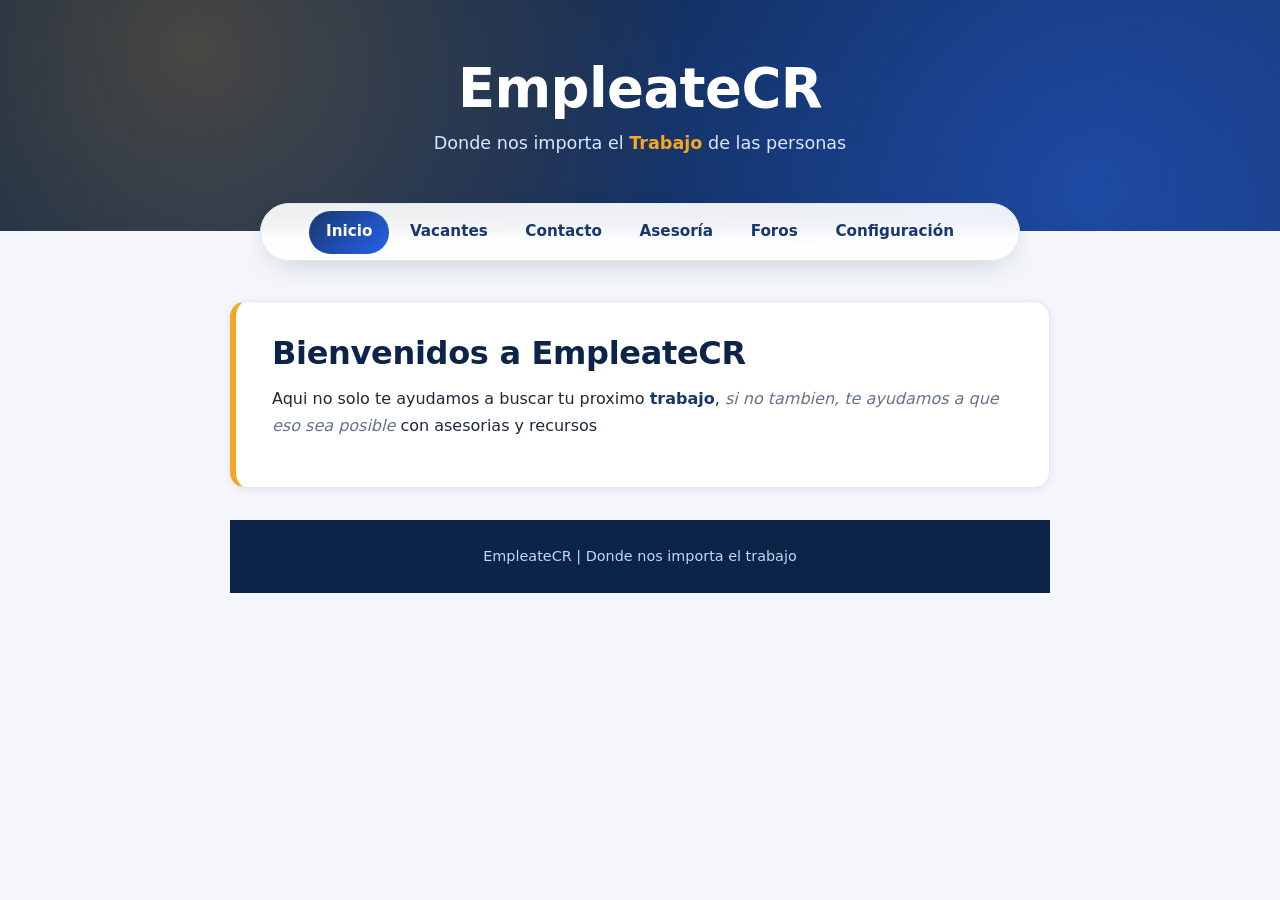
==== index.html @ 08f49dd7 "estructura base y estilos compartidos" ====
<!DOCTYPE html>
<html lang="en">

<head>
    <meta charset="UTF-8">
    <meta name="viewport" content="width=device-width, initial-scale=1.0">
    <link rel=" stylesheet" href="estilos.css">
    <title>Portal De trabajo</title>
</head>

<style>
    
        .pagina {
            display: none;
        }
        .pagina:target {
            display: block;
        }

        #Inicio {
            display: block;
        }

        .pagina:target~#Inicio {
            display: none;
        }
    </style>

<body>
    <header id="Inicio">
        <h1>EmpleateCR</h1>
        <p>Donde nos importa el <strong>Trabajo</strong> de las personas</p>
    </header>
    <nav aria-label="Menu principal">
        <ul>
            <li><a href="#Inicio">Inicio</a></li>
            <li><a href="#Vacantes">Vacantes</a></li>
            <li><a href="#Contacto">Contacto</a></li>
            <li><a href="#Asesoria">Asesoría</a></li>
            <li><a href="#Foros">Foros</a></li>
            <li><a href="#Configuracion">Configuración</a></li>
        </ul>
    </nav>
    <Main>

        <Section class="Bienvenida">
            <h2>Bienvenidos a EmpleateCR</h2>
            <p>Aqui no solo te ayudamos a buscar tu proximo <strong>trabajo</strong>, <em> si no tambien, te ayudamos a
                    que eso sea posible</em>
                con asesorias y recursos</p>

        </Section>

        <section>
            <header id="Vacantes" class="pagina">
                <h2>Vacantes</h2>

                <p>En esta seccion podras encontrar las vacantes disponibles en el momento</p>
                <button onclick="alert('No hay vacantes disponibles en este momento')">Presione Aqui para ver las
                    vacantes</button>
            </header>

        </section>

        <section id="Asesoria" class="pagina">
            <h2>Asesoría</h2>
            <p>En esta sección podrás encontrar información y orientación sobre el proceso de búsqueda de empleo y como
                mejorar tu perfil profesional.</p>
            <nav aria-label="Menu de asesoría">
                <ul>
                    <li><a href="#cv">CV y hoja de vida</a></li>
                    <li><a href="#perfil">Perfil profesional</a></li>
                    <li><a href="#educacion">Educación</a></li>
                </ul>
            </nav>
        </section>
        <section id="cv" class="pagina">
            <h3>Currículum Vitae</h3>
            <p>Demuestra resultados medibles, no solo tareas. En lugar de escribir “Atendía consultas de clientes”, pon
                algo
                como “Resolví más de 40 tickets diarios con un 95% de satisfacción del cliente” o “Redacté 30 artículos
                de
                ayuda que redujeron las consultas repetidas en un 20%”. Los números (tiempo de respuesta, volumen,
                satisfacción, reducción de tickets) muestran que entiendes el impacto de tu trabajo.

                Dos extras que ayudan mucho en este tipo de puestos:

                Resalta tu forma de comunicar: claridad al escribir, empatía y capacidad de explicar cosas técnicas de
                manera sencilla. Si has creado guías, preguntas frecuentes o tutoriales, menciónalo y, si puedes,
                incluye un
                enlace a una muestra.
                Incluye las herramientas que dominas: Zendesk, Freshdesk, Intercom, Help Scout, Notion, etc., más los
                idiomas que hablas.</p>
        </section>
        <section id="perfil" class="pagina ">
            <h3>Perfil Profesional</h3>
            <p>Un perfil profesional es un resumen breve de tu experiencia, habilidades y logros en tu carrera. Es una
                sección que se encuentra al inicio de tu currículum vitae y tiene como objetivo captar la atención del
                reclutador y motivarlo a seguir leyendo tu CV.

                Un buen perfil profesional debe ser conciso, claro y estar enfocado en tus fortalezas y logros más
                relevantes. Debe destacar tus habilidades y competencias clave, así como tus objetivos profesionales a
                corto y largo plazo.

                En general, un perfil profesional bien redactado puede ayudarte a diferenciarte de otros candidatos y
                aumentar tus posibilidades de conseguir una entrevista de trabajo.</p>
        </section>
        <section id="educacion" class="pagina">
            <h3>Educación</h3>
            <p>La educación es un proceso de aprendizaje que permite adquirir conocimientos, habilidades, valores y
                competencias necesarias para el desarrollo personal y profesional. La educación puede ser formal o
                informal, y puede llevarse a cabo en diferentes entornos, como escuelas, universidades, empresas o en el
                hogar.

                La educación formal se refiere a la enseñanza estructurada que se imparte en instituciones educativas,
                mientras que la educación informal se refiere al aprendizaje que se produce fuera del ámbito académico,
                como la experiencia laboral, la lectura, la observación y la interacción social.

                La educación es fundamental para el desarrollo de una sociedad y para el progreso individual. Permite a
                las personas adquirir habilidades y conocimientos que les permiten mejorar su calidad de vida, acceder a
                mejores oportunidades laborales y contribuir al bienestar de su comunidad.</p>
        </section>

        <section id="Contacto" class="pagina">
            <h2>Formulario de Contacto</h2>

            <p>Si desea aplicar a alguna vacante, por favor complete el siguiente formulario: </p>

            <form action="#" method="POST">
                <label for="nombre">Nombre completo</label>
                <input type="text" id="nombre" name="nombre" placeholder="Digite su nombre" required><br>



                <label for="correo">Correo </label>
                <input type="email" id="correo" name="correo" placeholder="correo@ejemplo.com" required><br>

                <label for="edad">digite su edad </label>
                <input type="number" id="edad" name="edad" oninput="validarEdad()" required><br>

                <p id="resultado"></p>

                <script>
                    function validarEdad() {
                        var edad = document.getElementById("edad").value;
                        if (edad >= 18) {
                            document.getElementById("resultado").innerHTML = "Puedes aplicar a las vacantes";
                        } else {
                            document.getElementById("resultado").innerHTML = "No puedes aplicar a las vacantes, debes ser mayor de edad";
                        }
                    }

                </script>

                <label for="telefono">Numero de telefono</label>
                <input type="text" id="telefono" name="telefono" required><br>

                <label for="carrera">Carrera</label>
                <input type="text" id="carrera" name="carrera"><br>

                <label for="nivel">Interés en puestos en empresas publicas</label>
                <input type="range" id="nivel" name="nivel" min="1" max="10" required><br>

                <label for="mensaje">Ingrese una breve descripcion de usted y de su experiencia </label>
                <textarea id="mensaje" name="mensaje" rows="5" placeholder="Escriba su mensaje"></textarea><br>

                <button onclick="alert('Formulario enviado exitosamente!')">Presione Aqui para enviar
                    informacion</button>

            </form>
        </section>

        <section id="Foros" class="pagina">
            <h2>Foros</h2>
            <p>En esta sección podrás encontrar foros de discusión sobre temas relacionados con el mercado laboral.</p>
        </section>

        <footer>
            <p> EmpleateCR | Donde nos importa el trabajo </p>
        </footer>

</body>

</html>
---- estilos.css ----
/* ==========================================================
   EmpleateCR - Estilos
   ========================================================== */

:root {
    --azul-900: #0b2447;
    --azul-700: #19376d;
    --azul-500: #2563eb;
    --azul-100: #e8efff;
    --dorado: #f5a623;
    --dorado-oscuro: #d98c0a;
    --fondo: #f4f6fb;
    --tarjeta: #ffffff;
    --texto: #1e293b;
    --texto-suave: #64748b;
    --borde: #e2e8f0;
    --radio: 16px;
    --sombra: 0 10px 30px -12px rgba(11, 36, 71, .25);
    --sombra-suave: 0 2px 8px rgba(11, 36, 71, .08);
}

/* ---------- Base ---------- */
*,
*::before,
*::after {
    box-sizing: border-box;
}

html {
    scroll-behavior: smooth;
    scroll-padding-top: 90px;
}

body {
    margin: 0;
    min-height: 100vh;
    display: flex;
    flex-direction: column;
    font-family: "Inter", "Segoe UI", system-ui, -apple-system, Roboto, Arial, sans-serif;
    font-size: 1rem;
    line-height: 1.7;
    color: var(--texto);
    background: var(--fondo);
}

h1,
h2,
h3 {
    line-height: 1.2;
    color: var(--azul-900);
    letter-spacing: -.01em;
}

h2 {
    font-size: 1.8rem;
    margin: 0 0 .75rem;
}

h3 {
    font-size: 1.35rem;
    margin: 0 0 .75rem;
}

p {
    margin: 0 0 1rem;
}

strong {
    color: var(--azul-700);
}

a {
    color: var(--azul-500);
    text-decoration: none;
}

a:hover {
    text-decoration: underline;
}

:focus-visible {
    outline: 3px solid var(--dorado);
    outline-offset: 3px;
    border-radius: 6px;
}

/* ---------- Encabezado ---------- */
body > header {
    position: relative;
    padding: 3.5rem 1.5rem 4.5rem;
    text-align: center;
    color: #fff;
    background:
        radial-gradient(circle at 15% 20%, rgba(245, 166, 35, .25), transparent 45%),
        radial-gradient(circle at 85% 80%, rgba(37, 99, 235, .45), transparent 50%),
        linear-gradient(135deg, var(--azul-900), var(--azul-700));
}

body > header h1 {
    margin: 0 0 .5rem;
    font-size: clamp(2.2rem, 6vw, 3.4rem);
    font-weight: 800;
    color: #fff;
}

body > header p {
    margin: 0;
    font-size: 1.1rem;
    color: #dbe6ff;
}

body > header strong {
    color: var(--dorado);
}

/* ---------- Menú principal ---------- */
body > nav {
    position: sticky;
    top: 12px;
    z-index: 50;
    width: min(94%, 760px);
    margin: -28px auto 0;
    padding: .4rem;
    background: rgba(255, 255, 255, .92);
    backdrop-filter: blur(10px);
    border: 1px solid var(--borde);
    border-radius: 999px;
    box-shadow: var(--sombra);
}

nav ul {
    list-style: none;
    margin: 0;
    padding: 0;
    display: flex;
    flex-wrap: wrap;
    justify-content: center;
    gap: .25rem;
}

body > nav a {
    display: block;
    padding: .55rem 1.05rem;
    border-radius: 999px;
    font-size: .95rem;
    font-weight: 600;
    color: var(--azul-700);
    transition: background .2s, color .2s, transform .2s;
}

body > nav a:hover {
    background: var(--azul-100);
    text-decoration: none;
    transform: translateY(-1px);
}

/* Enlace activo del menú (según la sección visible) */
body:not(:has(.pagina:target)) > nav a[href="#Inicio"],
body:has(#Vacantes:target) > nav a[href="#Vacantes"],
body:has(#Contacto:target) > nav a[href="#Contacto"],
body:has(#Asesoria:target) > nav a[href="#Asesoria"],
body:has(#cv:target) > nav a[href="#Asesoria"],
body:has(#perfil:target) > nav a[href="#Asesoria"],
body:has(#educacion:target) > nav a[href="#Asesoria"],
body:has(#Foros:target) > nav a[href="#Foros"],
body:has(#Configuracion:target) > nav a[href="#Configuracion"] {
    background: linear-gradient(135deg, var(--azul-700), var(--azul-500));
    color: #fff;
}

/* ---------- Contenido ---------- */
main {
    flex: 1;
    width: min(92%, 820px);
    margin: 2.5rem auto 3rem;
}

/* Tarjetas: bienvenida y secciones */
.Bienvenida,
.pagina {
    background: var(--tarjeta);
    border: 1px solid var(--borde);
    border-radius: var(--radio);
    padding: 2rem 2.25rem;
    box-shadow: var(--sombra-suave);
}

.Bienvenida {
    border-left: 6px solid var(--dorado);
}

.Bienvenida h2 {
    font-size: 2rem;
}

/* Cuando se abre otra sección, se oculta la bienvenida */
main:has(.pagina:target) .Bienvenida {
    display: none;
}

/* Animación al mostrar una sección */
.pagina:target,
.Bienvenida {
    animation: aparecer .45s ease both;
}

@keyframes aparecer {
    from {
        opacity: 0;
        transform: translateY(14px);
    }

    to {
        opacity: 1;
        transform: none;
    }
}

/* Texto con énfasis */
em {
    color: var(--texto-suave);
}

/* ---------- Submenú de Asesoría ---------- */
.pagina nav {
    margin-top: 1.5rem;
}

.pagina nav ul {
    justify-content: flex-start;
    gap: .75rem;
}

.pagina nav a {
    display: inline-block;
    padding: .65rem 1.2rem;
    background: var(--azul-100);
    color: var(--azul-700);
    font-weight: 600;
    border-radius: 12px;
    border: 1px solid transparent;
    transition: all .2s;
}

.pagina nav a:hover {
    background: var(--azul-700);
    color: #fff;
    text-decoration: none;
    transform: translateY(-2px);
    box-shadow: var(--sombra-suave);
}

/* ---------- Botones ---------- */
button {
    cursor: pointer;
    font: inherit;
    font-weight: 700;
    padding: .8rem 1.6rem;
    border: none;
    border-radius: 12px;
    color: #fff;
    background: linear-gradient(135deg, var(--azul-700), var(--azul-500));
    box-shadow: 0 6px 16px -6px rgba(37, 99, 235, .6);
    transition: transform .2s, box-shadow .2s, filter .2s;
}

button:hover {
    transform: translateY(-2px);
    box-shadow: 0 10px 20px -8px rgba(37, 99, 235, .7);
    filter: brightness(1.05);
}

button:active {
    transform: translateY(0);
}

/* ---------- Formulario ---------- */
form {
    margin-top: 1.25rem;
}

label {
    display: block;
    margin: 1.1rem 0 .35rem;
    font-weight: 600;
    font-size: .95rem;
    color: var(--azul-900);
}

input[type="text"],
input[type="email"],
input[type="number"],
textarea {
    width: 100%;
    padding: .8rem 1rem;
    font: inherit;
    color: var(--texto);
    background: #f8fafc;
    border: 1.5px solid var(--borde);
    border-radius: 12px;
    transition: border-color .2s, box-shadow .2s, background .2s;
}

input::placeholder,
textarea::placeholder {
    color: #94a3b8;
}

input:focus,
textarea:focus {
    outline: none;
    background: #fff;
    border-color: var(--azul-500);
    box-shadow: 0 0 0 4px rgba(37, 99, 235, .15);
}

textarea {
    resize: vertical;
    min-height: 120px;
}

input[type="range"] {
    width: 100%;
    accent-color: var(--azul-500);
}

/* Mensaje de validación de edad */
#resultado {
    margin: .6rem 0 0;
    padding: .6rem .9rem;
    border-radius: 10px;
    font-weight: 600;
    font-size: .92rem;
    background: var(--azul-100);
    color: var(--azul-700);
}

#resultado:empty {
    display: none;
}

form button {
    margin-top: 1.5rem;
    width: 100%;
}

form br {
    display: none;
}

/* ---------- Listas dentro del contenido ---------- */
.pagina ul:not(nav ul) {
    padding-left: 1.3rem;
}

.pagina li {
    margin-bottom: .5rem;
}

/* ---------- Pie de página ---------- */
footer {
    margin-top: 2rem;
    padding: 1.5rem;
    text-align: center;
    font-size: .9rem;
    color: #c7d6f5;
    background: var(--azul-900);
}

footer p {
    margin: 0;
}

/* ---------- Responsive ---------- */
@media (max-width: 600px) {
    body > nav {
        border-radius: 20px;
    }

    body > nav a {
        padding: .5rem .8rem;
        font-size: .88rem;
    }

    .Bienvenida,
    .pagina {
        padding: 1.4rem 1.25rem;
    }

    h2 {
        font-size: 1.5rem;
    }
}

@media (prefers-reduced-motion: reduce) {
    * {
        animation: none !important;
        transition: none !important;
        scroll-behavior: auto !important;
    }
}
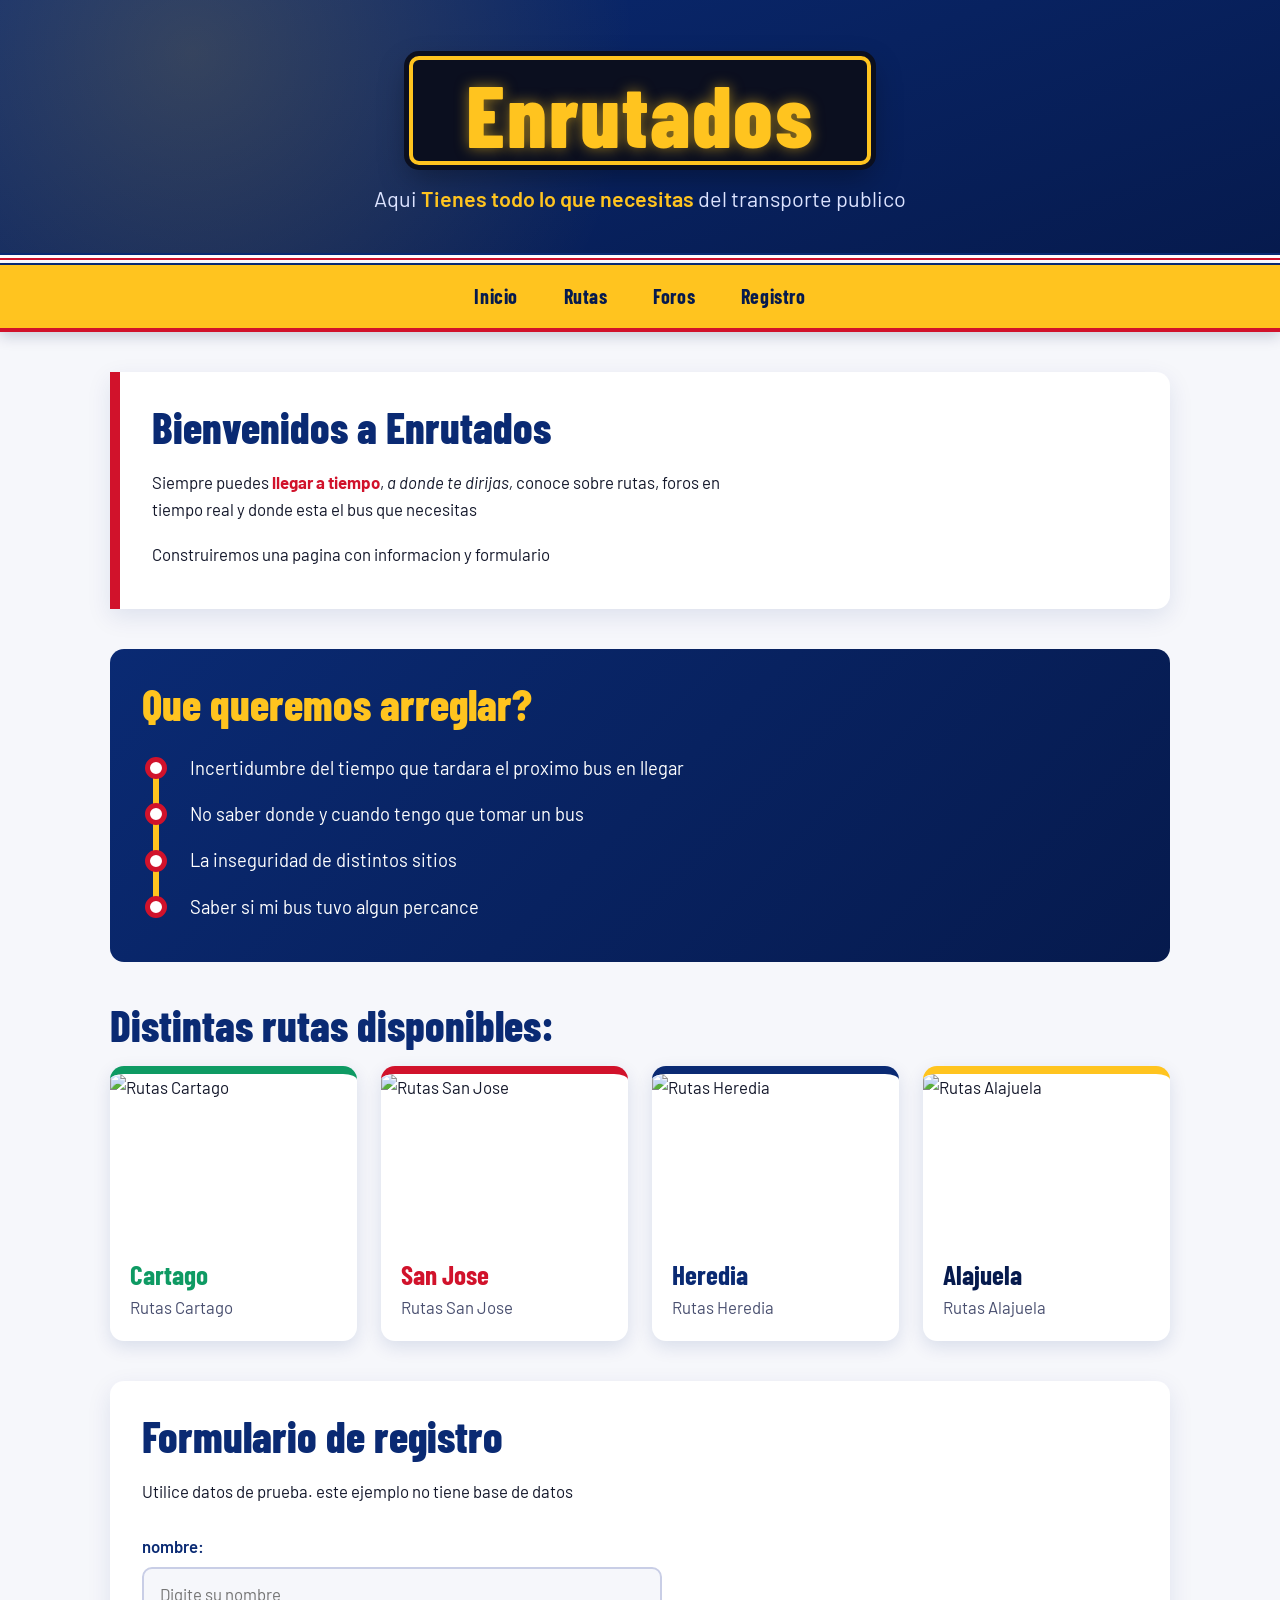
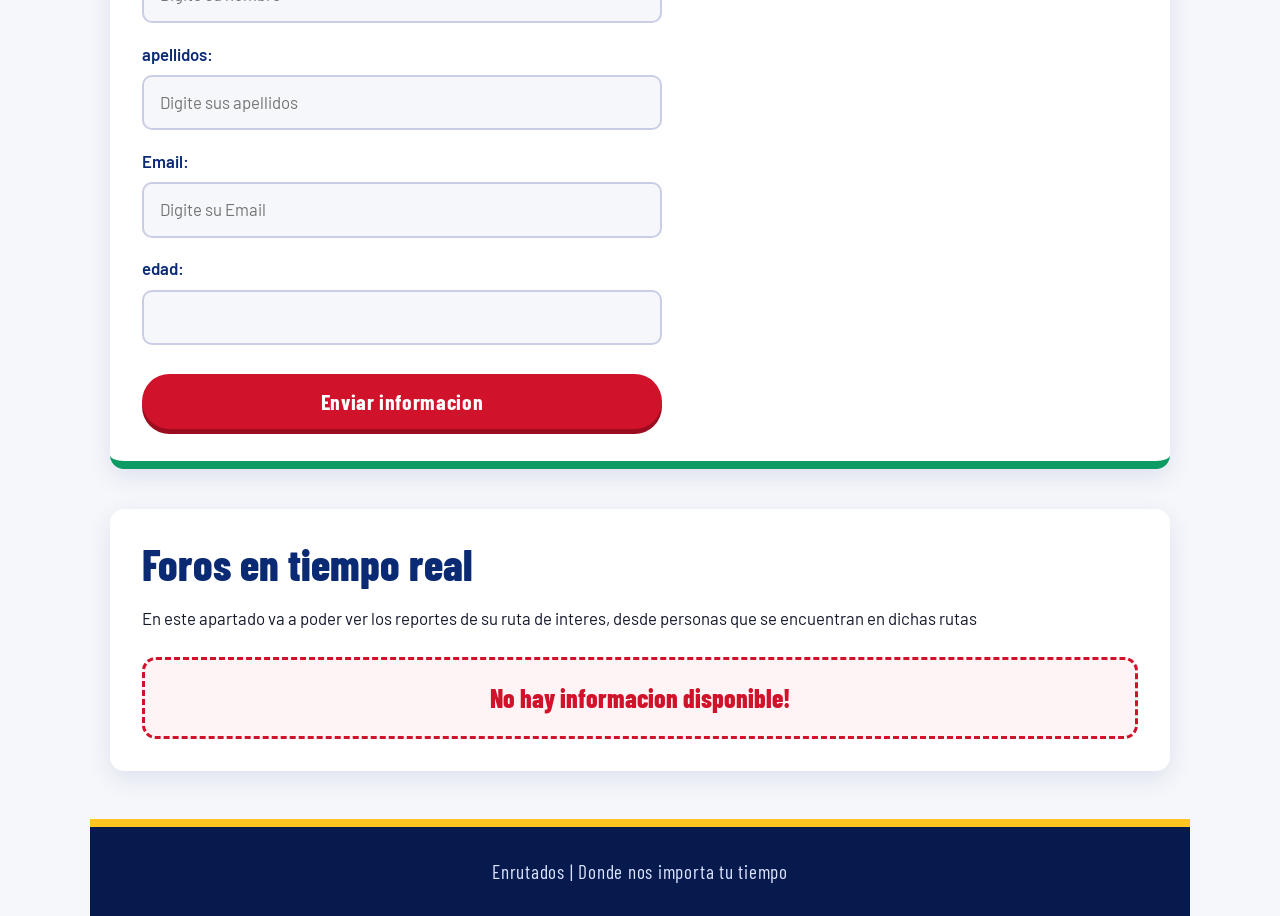
==== commit a9a8baf5: "feat: estructura base y estilos compartidos" ====
--- a/index.html
+++ b/index.html
@@ -1,184 +1,107 @@
 <!DOCTYPE html>
-<html lang="en">
-
+<html lang="Eng">
+    
 <head>
     <meta charset="UTF-8">
     <meta name="viewport" content="width=device-width, initial-scale=1.0">
-    <link rel=" stylesheet" href="estilos.css">
-    <title>Portal De trabajo</title>
+    <title>Enrutados, lugar donde nos importa tu tiempo</title>
+    <link rel=" stylesheet" href="CSS/Colores.css">
 </head>
 
-<style>
-    
-        .pagina {
-            display: none;
-        }
-        .pagina:target {
-            display: block;
-        }
-
-        #Inicio {
-            display: block;
-        }
-
-        .pagina:target~#Inicio {
-            display: none;
-        }
-    </style>
-
 <body>
-    <header id="Inicio">
-        <h1>EmpleateCR</h1>
-        <p>Donde nos importa el <strong>Trabajo</strong> de las personas</p>
+  <header id="Inicio">
+        <h1>Enrutados</h1>
+        <p>Aqui<strong> Tienes todo lo que necesitas </strong>del transporte publico</p>
     </header>
     <nav aria-label="Menu principal">
         <ul>
             <li><a href="#Inicio">Inicio</a></li>
-            <li><a href="#Vacantes">Vacantes</a></li>
-            <li><a href="#Contacto">Contacto</a></li>
-            <li><a href="#Asesoria">Asesoría</a></li>
+            <li><a href="#Rutas">Rutas</a></li>
             <li><a href="#Foros">Foros</a></li>
-            <li><a href="#Configuracion">Configuración</a></li>
+            <li><a href="#Registro">Registro</a></li>
         </ul>
     </nav>
+ 
     <Main>
 
         <Section class="Bienvenida">
-            <h2>Bienvenidos a EmpleateCR</h2>
-            <p>Aqui no solo te ayudamos a buscar tu proximo <strong>trabajo</strong>, <em> si no tambien, te ayudamos a
-                    que eso sea posible</em>
-                con asesorias y recursos</p>
+            <h2>Bienvenidos a Enrutados</h2>
+            <p>Siempre puedes <strong>llegar a tiempo</strong>, <em>a donde te dirijas, </em>
+                conoce sobre rutas, foros en tiempo real y donde esta el bus que necesitas</p>
 
+            <P>Construiremos una pagina con informacion y formulario</P>
         </Section>
 
-        <section>
-            <header id="Vacantes" class="pagina">
-                <h2>Vacantes</h2>
-
-                <p>En esta seccion podras encontrar las vacantes disponibles en el momento</p>
-                <button onclick="alert('No hay vacantes disponibles en este momento')">Presione Aqui para ver las
-                    vacantes</button>
-            </header>
-
+        <section class="Aprendizaje">
+            <h2>Que queremos arreglar?</h2>
+            <oi>
+                <li>Incertidumbre del tiempo que tardara el proximo bus en llegar </li>
+                <li>No saber donde y cuando tengo que tomar un bus</li>
+                <li>La inseguridad de distintos sitios </li>
+                <li>Saber si mi bus tuvo algun percance </li>
+            </oi>
         </section>
 
-        <section id="Asesoria" class="pagina">
-            <h2>Asesoría</h2>
-            <p>En esta sección podrás encontrar información y orientación sobre el proceso de búsqueda de empleo y como
-                mejorar tu perfil profesional.</p>
-            <nav aria-label="Menu de asesoría">
-                <ul>
-                    <li><a href="#cv">CV y hoja de vida</a></li>
-                    <li><a href="#perfil">Perfil profesional</a></li>
-                    <li><a href="#educacion">Educación</a></li>
-                </ul>
-            </nav>
-        </section>
-        <section id="cv" class="pagina">
-            <h3>Currículum Vitae</h3>
-            <p>Demuestra resultados medibles, no solo tareas. En lugar de escribir “Atendía consultas de clientes”, pon
-                algo
-                como “Resolví más de 40 tickets diarios con un 95% de satisfacción del cliente” o “Redacté 30 artículos
-                de
-                ayuda que redujeron las consultas repetidas en un 20%”. Los números (tiempo de respuesta, volumen,
-                satisfacción, reducción de tickets) muestran que entiendes el impacto de tu trabajo.
-
-                Dos extras que ayudan mucho en este tipo de puestos:
-
-                Resalta tu forma de comunicar: claridad al escribir, empatía y capacidad de explicar cosas técnicas de
-                manera sencilla. Si has creado guías, preguntas frecuentes o tutoriales, menciónalo y, si puedes,
-                incluye un
-                enlace a una muestra.
-                Incluye las herramientas que dominas: Zendesk, Freshdesk, Intercom, Help Scout, Notion, etc., más los
-                idiomas que hablas.</p>
-        </section>
-        <section id="perfil" class="pagina ">
-            <h3>Perfil Profesional</h3>
-            <p>Un perfil profesional es un resumen breve de tu experiencia, habilidades y logros en tu carrera. Es una
-                sección que se encuentra al inicio de tu currículum vitae y tiene como objetivo captar la atención del
-                reclutador y motivarlo a seguir leyendo tu CV.
-
-                Un buen perfil profesional debe ser conciso, claro y estar enfocado en tus fortalezas y logros más
-                relevantes. Debe destacar tus habilidades y competencias clave, así como tus objetivos profesionales a
-                corto y largo plazo.
-
-                En general, un perfil profesional bien redactado puede ayudarte a diferenciarte de otros candidatos y
-                aumentar tus posibilidades de conseguir una entrevista de trabajo.</p>
-        </section>
-        <section id="educacion" class="pagina">
-            <h3>Educación</h3>
-            <p>La educación es un proceso de aprendizaje que permite adquirir conocimientos, habilidades, valores y
-                competencias necesarias para el desarrollo personal y profesional. La educación puede ser formal o
-                informal, y puede llevarse a cabo en diferentes entornos, como escuelas, universidades, empresas o en el
-                hogar.
-
-                La educación formal se refiere a la enseñanza estructurada que se imparte en instituciones educativas,
-                mientras que la educación informal se refiere al aprendizaje que se produce fuera del ámbito académico,
-                como la experiencia laboral, la lectura, la observación y la interacción social.
-
-                La educación es fundamental para el desarrollo de una sociedad y para el progreso individual. Permite a
-                las personas adquirir habilidades y conocimientos que les permiten mejorar su calidad de vida, acceder a
-                mejores oportunidades laborales y contribuir al bienestar de su comunidad.</p>
+        <section id="Rutas">
+            <h2>Distintas rutas disponibles: </h2>
+            <div class="Contenedor-tarjetas">
+                <article class="Tarjeta">
+                    <img src="imagenes/Cartago.webp" alt="Rutas Cartago">
+                    <h3>Cartago</h3>
+                    <p>Rutas Cartago</p>
+                </article>
+                 <article class="Tarjeta">
+                    <img src="imagenes/San jose.jfif" alt="Rutas San Jose">
+                    <h3>San Jose</h3>
+                    <p>Rutas San Jose</p>
+                </article>
+                 <article class="Tarjeta">
+                    <img src="imagenes/Heredia.webp" alt="Rutas Heredia">
+                    <h3>Heredia</h3>
+                    <p>Rutas Heredia</p>
+                </article>
+                 <article class="Tarjeta">
+                    <img src="imagenes/Alajuela.jfif" alt="Rutas Alajuela">
+                    <h3>Alajuela</h3>
+                    <p>Rutas Alajuela</p>
+                </article>
+            </div>    
         </section>
 
-        <section id="Contacto" class="pagina">
-            <h2>Formulario de Contacto</h2>
+        <section id="Registro">
+            <h2>Formulario de registro</h2>
+            <p> Utilice datos de prueba. este ejemplo no tiene base de datos</p>
+            <form action="#" method="POST">
+                <label form="nombre">nombre: </label>
+                <input type="text" id="nombre" name="nombre" placeholder="Digite su nombre" required>
 
-            <p>Si desea aplicar a alguna vacante, por favor complete el siguiente formulario: </p>
+                <label form="apellidos">apellidos: </label>
+                <input type="text" id="apellidos" name="apellidos" placeholder="Digite sus apellidos" required>
 
-            <form action="#" method="POST">
-                <label for="nombre">Nombre completo</label>
-                <input type="text" id="nombre" name="nombre" placeholder="Digite su nombre" required><br>
+                <label form="Email">Email: </label>
+                <input type="email" id="Email" name="Email" placeholder="Digite su Email" required>
+
+                <label form="edad">edad: </label>
+                <input type="number" id="edad" name="edad" min="15" max="100" required>
+
+                <button type="guardar">Enviar informacion</button>
+            </form>
+       </section>
+
+       <section id="Foros">
+            <h2>Foros en tiempo real</h2>
+            <p> En este apartado va a poder ver los reportes de su ruta de interes, desde personas que se encuentran en dichas rutas</p>
+            <h2>No hay informacion disponible!</h2>
+       </section>
 
 
 
-                <label for="correo">Correo </label>
-                <input type="email" id="correo" name="correo" placeholder="correo@ejemplo.com" required><br>
 
-                <label for="edad">digite su edad </label>
-                <input type="number" id="edad" name="edad" oninput="validarEdad()" required><br>
+       <footer>
+         <p>Enrutados | Donde nos importa tu tiempo</p>    
+       </footer>
 
-                <p id="resultado"></p>
-
-                <script>
-                    function validarEdad() {
-                        var edad = document.getElementById("edad").value;
-                        if (edad >= 18) {
-                            document.getElementById("resultado").innerHTML = "Puedes aplicar a las vacantes";
-                        } else {
-                            document.getElementById("resultado").innerHTML = "No puedes aplicar a las vacantes, debes ser mayor de edad";
-                        }
-                    }
-
-                </script>
-
-                <label for="telefono">Numero de telefono</label>
-                <input type="text" id="telefono" name="telefono" required><br>
-
-                <label for="carrera">Carrera</label>
-                <input type="text" id="carrera" name="carrera"><br>
-
-                <label for="nivel">Interés en puestos en empresas publicas</label>
-                <input type="range" id="nivel" name="nivel" min="1" max="10" required><br>
-
-                <label for="mensaje">Ingrese una breve descripcion de usted y de su experiencia </label>
-                <textarea id="mensaje" name="mensaje" rows="5" placeholder="Escriba su mensaje"></textarea><br>
-
-                <button onclick="alert('Formulario enviado exitosamente!')">Presione Aqui para enviar
-                    informacion</button>
-
-            </form>
-        </section>
-
-        <section id="Foros" class="pagina">
-            <h2>Foros</h2>
-            <p>En esta sección podrás encontrar foros de discusión sobre temas relacionados con el mercado laboral.</p>
-        </section>
-
-        <footer>
-            <p> EmpleateCR | Donde nos importa el trabajo </p>
-        </footer>
-
+    </Main>
 </body>
 
 </html>
--- a/CSS/Colores.css
+++ b/CSS/Colores.css
@@ -0,0 +1,420 @@
+/* ==========================================================
+   ENRUTADOS – Estilos
+   Paleta inspirada en el transporte público de Costa Rica:
+   rojo de bus urbano, azul de la bandera, amarillo de parada
+   y señalización, verde tropical (tren / ruta Cartago).
+   ========================================================== */
+
+@import url("https://fonts.googleapis.com/css2?family=Barlow:wght@400;500;600&family=Barlow+Condensed:wght@600;700;800&display=swap");
+
+:root {
+  --rojo-bus: #d1122b;
+  --rojo-oscuro: #9c0c20;
+  --azul-bandera: #0a2a73;
+  --azul-noche: #061a4d;
+  --amarillo-parada: #ffc41f;
+  --verde-tren: #0e9a63;
+  --papel: #f6f7fb;
+  --blanco: #ffffff;
+  --tinta: #14182b;
+  --tinta-suave: #4a5070;
+
+  --fuente-titulo: "Barlow Condensed", "Arial Narrow", Impact, sans-serif;
+  --fuente-texto: "Barlow", "Segoe UI", Arial, sans-serif;
+
+  --radio: 14px;
+  --ancho: 1100px;
+}
+
+*,
+*::before,
+*::after {
+  box-sizing: border-box;
+}
+
+html {
+  scroll-behavior: smooth;
+  scroll-padding-top: 70px;
+}
+
+body {
+  margin: 0;
+  font-family: var(--fuente-texto);
+  font-size: 1.05rem;
+  line-height: 1.65;
+  color: var(--tinta);
+  background: var(--papel);
+}
+
+/* ---------- Encabezado: letrero de destino de bus ---------- */
+header {
+  position: relative;
+  padding: 3.5rem 1.5rem 3rem;
+  text-align: center;
+  color: var(--blanco);
+  background:
+    radial-gradient(circle at 15% 20%, rgba(255, 196, 31, 0.18), transparent 40%),
+    linear-gradient(160deg, var(--azul-bandera), var(--azul-noche));
+}
+
+/* franja de la bandera: azul – blanco – rojo – blanco – azul */
+header::after {
+  content: "";
+  position: absolute;
+  left: 0;
+  right: 0;
+  bottom: 0;
+  height: 12px;
+  background: linear-gradient(
+    to bottom,
+    var(--azul-bandera) 0 20%,
+    var(--blanco) 20% 40%,
+    var(--rojo-bus) 40% 60%,
+    var(--blanco) 60% 80%,
+    var(--azul-bandera) 80% 100%
+  );
+}
+
+header h1 {
+  display: inline-block;
+  margin: 0 0 1rem;
+  padding: 0.1em 0.6em 0.05em;
+  font-family: var(--fuente-titulo);
+  font-weight: 800;
+  font-size: clamp(2.8rem, 9vw, 5.5rem);
+  line-height: 1;
+  letter-spacing: 0.02em;
+  color: var(--amarillo-parada);
+  background: #0b0f1f;
+  border: 4px solid var(--amarillo-parada);
+  border-radius: 10px;
+  box-shadow: 0 0 0 5px #0b0f1f, 0 12px 30px rgba(0, 0, 0, 0.35);
+  text-shadow: 0 0 14px rgba(255, 196, 31, 0.55);
+}
+
+header p {
+  margin: 0;
+  font-size: clamp(1.05rem, 2.6vw, 1.35rem);
+  color: #dce3ff;
+}
+
+header p strong {
+  color: var(--amarillo-parada);
+  font-weight: 600;
+}
+
+/* ---------- Navegación ---------- */
+nav {
+  position: sticky;
+  top: 0;
+  z-index: 100;
+  background: var(--amarillo-parada);
+  border-bottom: 4px solid var(--rojo-bus);
+  box-shadow: 0 4px 14px rgba(6, 26, 77, 0.2);
+}
+
+nav ul {
+  display: flex;
+  flex-wrap: wrap;
+  justify-content: center;
+  gap: 0.25rem;
+  max-width: var(--ancho);
+  margin: 0 auto;
+  padding: 0.4rem 1rem;
+  list-style: none;
+}
+
+nav a {
+  display: block;
+  padding: 0.55rem 1.3rem;
+  font-family: var(--fuente-titulo);
+  font-weight: 700;
+  font-size: 1.25rem;
+  letter-spacing: 0.03em;
+  color: var(--azul-noche);
+  text-decoration: none;
+  border-radius: 999px;
+  transition: background 0.2s, color 0.2s;
+}
+
+nav a:hover,
+nav a:focus-visible {
+  background: var(--rojo-bus);
+  color: var(--blanco);
+  outline: none;
+}
+
+/* ---------- Contenido principal ---------- */
+main {
+  max-width: var(--ancho);
+  margin: 0 auto;
+  padding: 2.5rem 1.25rem 0;
+}
+
+main > section {
+  margin-bottom: 2.5rem;
+}
+
+h2,
+h3 {
+  font-family: var(--fuente-titulo);
+  color: var(--azul-bandera);
+  line-height: 1.1;
+}
+
+h2 {
+  margin: 0 0 1rem;
+  font-size: clamp(1.9rem, 4.5vw, 2.7rem);
+  font-weight: 800;
+}
+
+h3 {
+  margin: 0;
+  font-size: 1.7rem;
+  font-weight: 700;
+}
+
+strong {
+  color: var(--rojo-bus);
+}
+
+/* ---------- Bienvenida ---------- */
+.Bienvenida {
+  padding: 2rem 2rem 1.5rem;
+  background: var(--blanco);
+  border-left: 10px solid var(--rojo-bus);
+  border-radius: 0 var(--radio) var(--radio) 0;
+  box-shadow: 0 8px 24px rgba(10, 42, 115, 0.1);
+}
+
+.Bienvenida p {
+  max-width: 68ch;
+}
+
+/* ---------- Aprendizaje: lista como línea de ruta con paradas ---------- */
+.Aprendizaje {
+  padding: 2rem;
+  color: var(--blanco);
+  background: linear-gradient(135deg, var(--azul-bandera), var(--azul-noche));
+  border-radius: var(--radio);
+}
+
+.Aprendizaje h2 {
+  color: var(--amarillo-parada);
+}
+
+.Aprendizaje ol,
+.Aprendizaje oi {
+  display: block;
+  position: relative;
+  margin: 0;
+  padding: 0;
+  list-style: none;
+}
+
+/* línea vertical de la ruta */
+.Aprendizaje ol::before,
+.Aprendizaje oi::before {
+  content: "";
+  position: absolute;
+  top: 0.9rem;
+  bottom: 0.9rem;
+  left: 11px;
+  width: 6px;
+  background: var(--amarillo-parada);
+  border-radius: 3px;
+}
+
+.Aprendizaje li {
+  position: relative;
+  padding: 0.5rem 0 0.5rem 3rem;
+  font-size: 1.15rem;
+}
+
+/* parada */
+.Aprendizaje li::before {
+  content: "";
+  position: absolute;
+  top: 50%;
+  left: 3px;
+  width: 22px;
+  height: 22px;
+  transform: translateY(-50%);
+  background: var(--blanco);
+  border: 5px solid var(--rojo-bus);
+  border-radius: 50%;
+}
+
+/* ---------- Tarjetas de rutas ---------- */
+.Contenedor-tarjetas {
+  display: grid;
+  grid-template-columns: repeat(auto-fit, minmax(230px, 1fr));
+  gap: 1.5rem;
+}
+
+.Tarjeta {
+  --color-ruta: var(--rojo-bus);
+  overflow: hidden;
+  background: var(--blanco);
+  border-top: 8px solid var(--color-ruta);
+  border-radius: var(--radio);
+  box-shadow: 0 6px 18px rgba(10, 42, 115, 0.12);
+  transition: transform 0.2s, box-shadow 0.2s;
+}
+
+.Tarjeta:nth-child(1) { --color-ruta: var(--verde-tren); }
+.Tarjeta:nth-child(2) { --color-ruta: var(--rojo-bus); }
+.Tarjeta:nth-child(3) { --color-ruta: var(--azul-bandera); }
+.Tarjeta:nth-child(4) { --color-ruta: var(--amarillo-parada); }
+
+.Tarjeta:hover {
+  transform: translateY(-6px);
+  box-shadow: 0 14px 28px rgba(10, 42, 115, 0.22);
+}
+
+.Tarjeta img {
+  display: block;
+  width: 100%;
+  height: 170px;
+  object-fit: cover;
+}
+
+.Tarjeta h3 {
+  padding: 1rem 1.25rem 0;
+  color: var(--color-ruta);
+}
+
+/* el amarillo no tiene buen contraste como texto sobre blanco */
+.Tarjeta:nth-child(4) h3 {
+  color: var(--azul-noche);
+}
+
+.Tarjeta p {
+  margin: 0;
+  padding: 0.25rem 1.25rem 1.25rem;
+  color: var(--tinta-suave);
+}
+
+/* ---------- Formulario ---------- */
+#Registro {
+  padding: 2rem;
+  background: var(--blanco);
+  border-radius: var(--radio);
+  border-bottom: 8px solid var(--verde-tren);
+  box-shadow: 0 8px 24px rgba(10, 42, 115, 0.1);
+}
+
+form {
+  display: grid;
+  gap: 0.4rem;
+  max-width: 520px;
+}
+
+label {
+  margin-top: 0.7rem;
+  font-weight: 600;
+  color: var(--azul-bandera);
+}
+
+input {
+  width: 100%;
+  padding: 0.75rem 1rem;
+  font: inherit;
+  color: var(--tinta);
+  background: var(--papel);
+  border: 2px solid #c9cee6;
+  border-radius: 10px;
+  transition: border-color 0.2s, box-shadow 0.2s;
+}
+
+input:focus {
+  outline: none;
+  border-color: var(--azul-bandera);
+  box-shadow: 0 0 0 4px rgba(255, 196, 31, 0.55);
+}
+
+button {
+  margin-top: 1.4rem;
+  padding: 0.9rem 1.5rem;
+  font-family: var(--fuente-titulo);
+  font-weight: 700;
+  font-size: 1.35rem;
+  letter-spacing: 0.03em;
+  color: var(--blanco);
+  background: var(--rojo-bus);
+  border: none;
+  border-radius: 999px;
+  box-shadow: 0 5px 0 var(--rojo-oscuro);
+  cursor: pointer;
+  transition: transform 0.1s, box-shadow 0.1s, background 0.2s;
+}
+
+button:hover {
+  background: #e3162f;
+}
+
+button:active {
+  transform: translateY(4px);
+  box-shadow: 0 1px 0 var(--rojo-oscuro);
+}
+
+button:focus-visible {
+  outline: 4px solid var(--amarillo-parada);
+  outline-offset: 3px;
+}
+
+/* ---------- Foros ---------- */
+#Foros {
+  padding: 2rem;
+  background: var(--blanco);
+  border-radius: var(--radio);
+  box-shadow: 0 8px 24px rgba(10, 42, 115, 0.1);
+}
+
+#Foros h2:last-of-type {
+  margin: 1.5rem 0 0;
+  padding: 1.5rem;
+  font-size: 1.6rem;
+  text-align: center;
+  color: var(--rojo-bus);
+  background: #fff4f5;
+  border: 3px dashed var(--rojo-bus);
+  border-radius: var(--radio);
+}
+
+/* ---------- Pie de página ---------- */
+footer {
+  margin: 3rem -1.25rem 0;
+  padding: 1.8rem 1rem;
+  text-align: center;
+  color: #dce3ff;
+  background: var(--azul-noche);
+  border-top: 8px solid var(--amarillo-parada);
+}
+
+footer p {
+  margin: 0;
+  font-family: var(--fuente-titulo);
+  font-size: 1.2rem;
+  letter-spacing: 0.04em;
+}
+
+/* ---------- Responsive ---------- */
+@media (max-width: 600px) {
+  .Bienvenida,
+  .Aprendizaje,
+  #Registro,
+  #Foros {
+    padding: 1.4rem 1.2rem;
+  }
+
+  nav a {
+    padding: 0.5rem 0.9rem;
+    font-size: 1.1rem;
+  }
+}
+
+@media (prefers-reduced-motion: reduce) {
+  html { scroll-behavior: auto; }
+  * { transition: none !important; }
+}
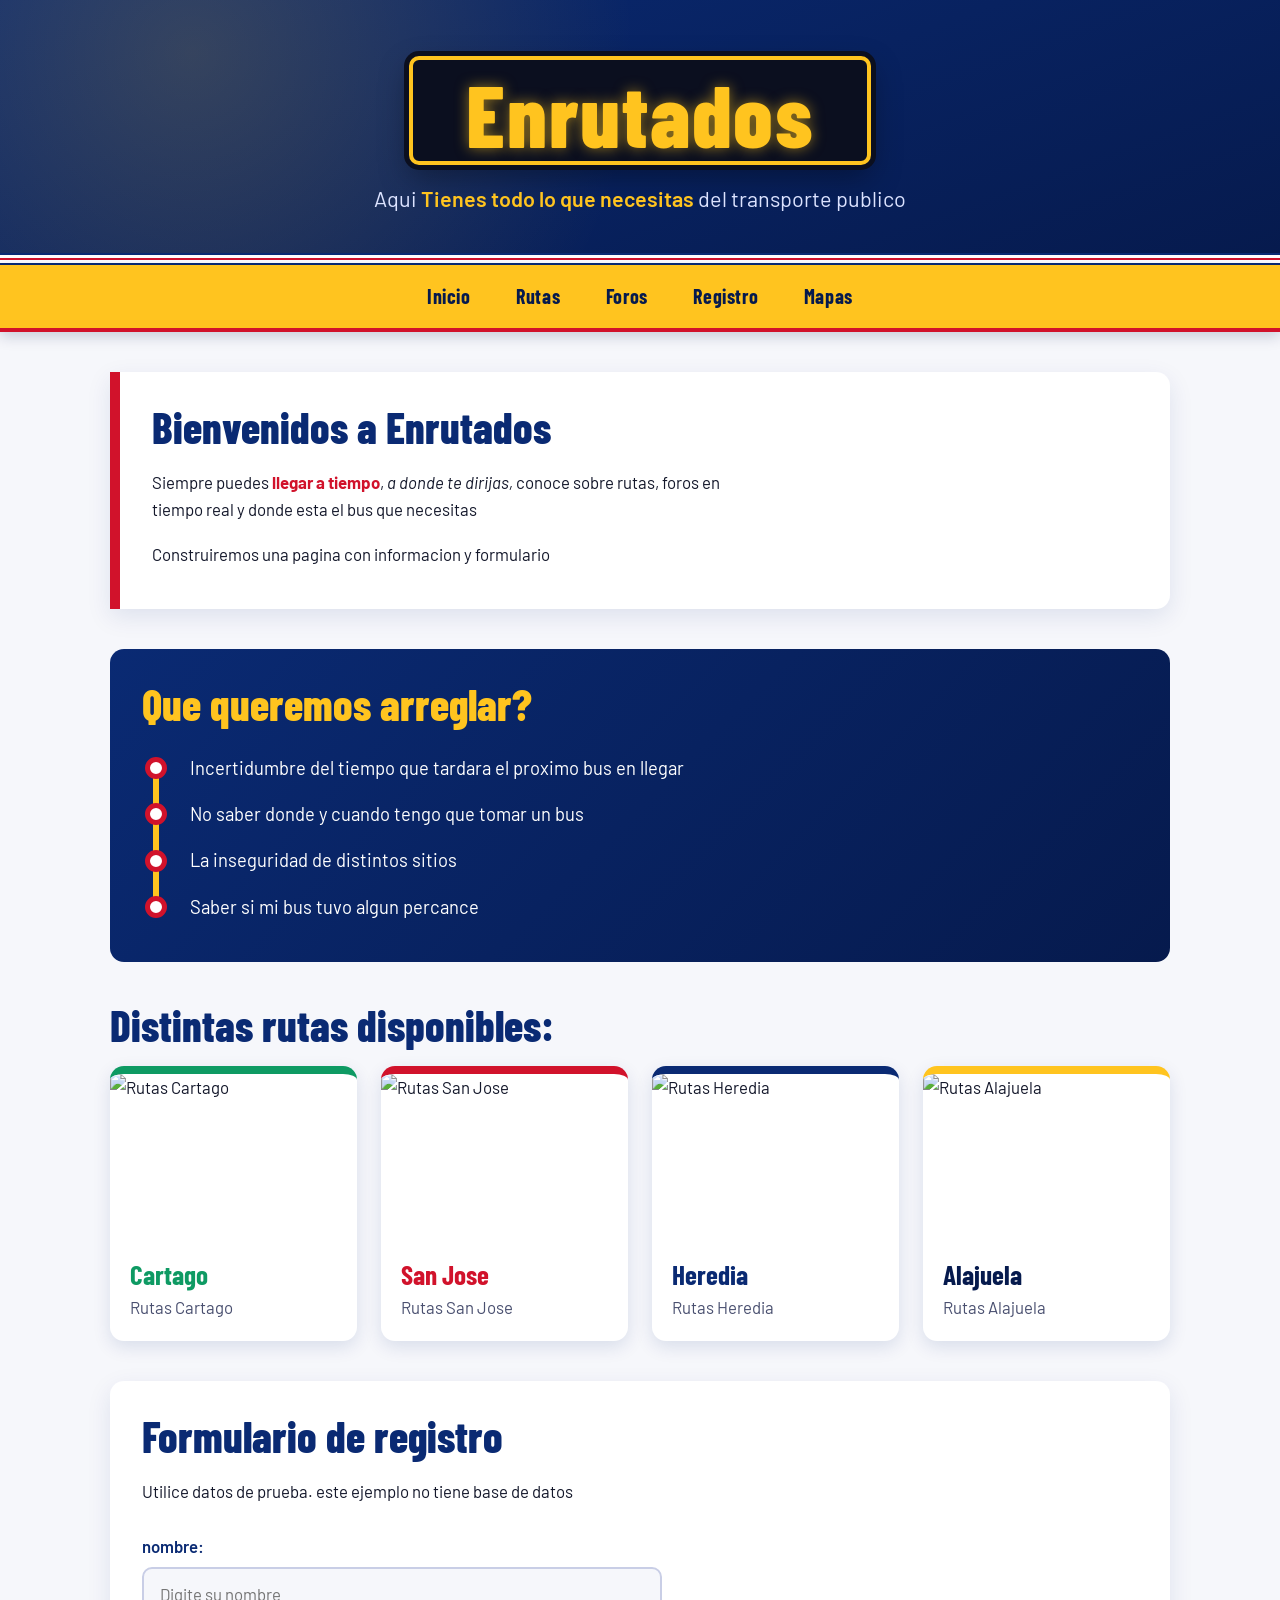
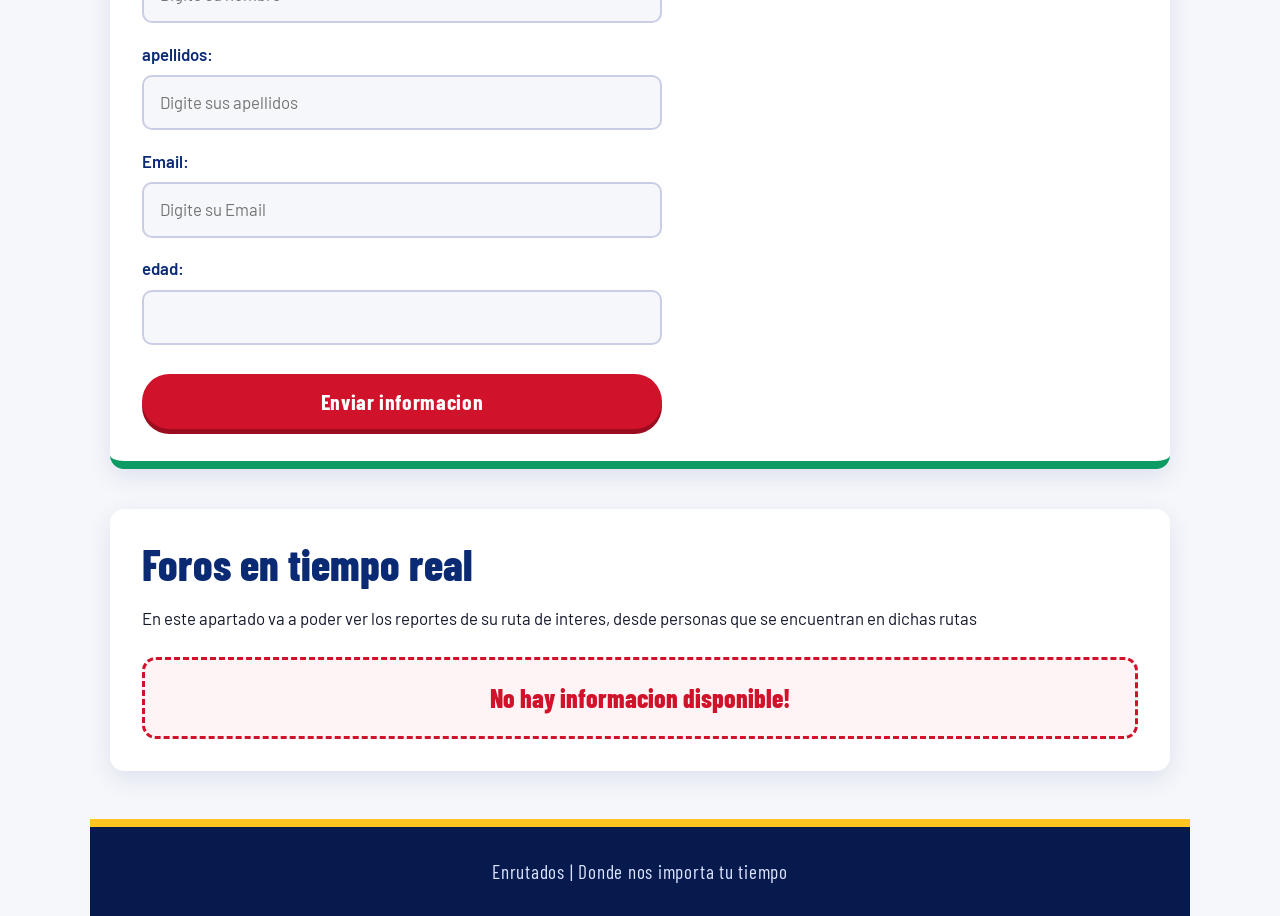
==== commit 36c4933c: "Update index.html" ====
--- a/index.html
+++ b/index.html
@@ -19,6 +19,8 @@
             <li><a href="#Rutas">Rutas</a></li>
             <li><a href="#Foros">Foros</a></li>
             <li><a href="#Registro">Registro</a></li>
+            <li><a href="mapa.html">Mapas</a></li>
+
         </ul>
     </nav>
  
@@ -104,4 +106,4 @@
     </Main>
 </body>
 
-</html>+</html>
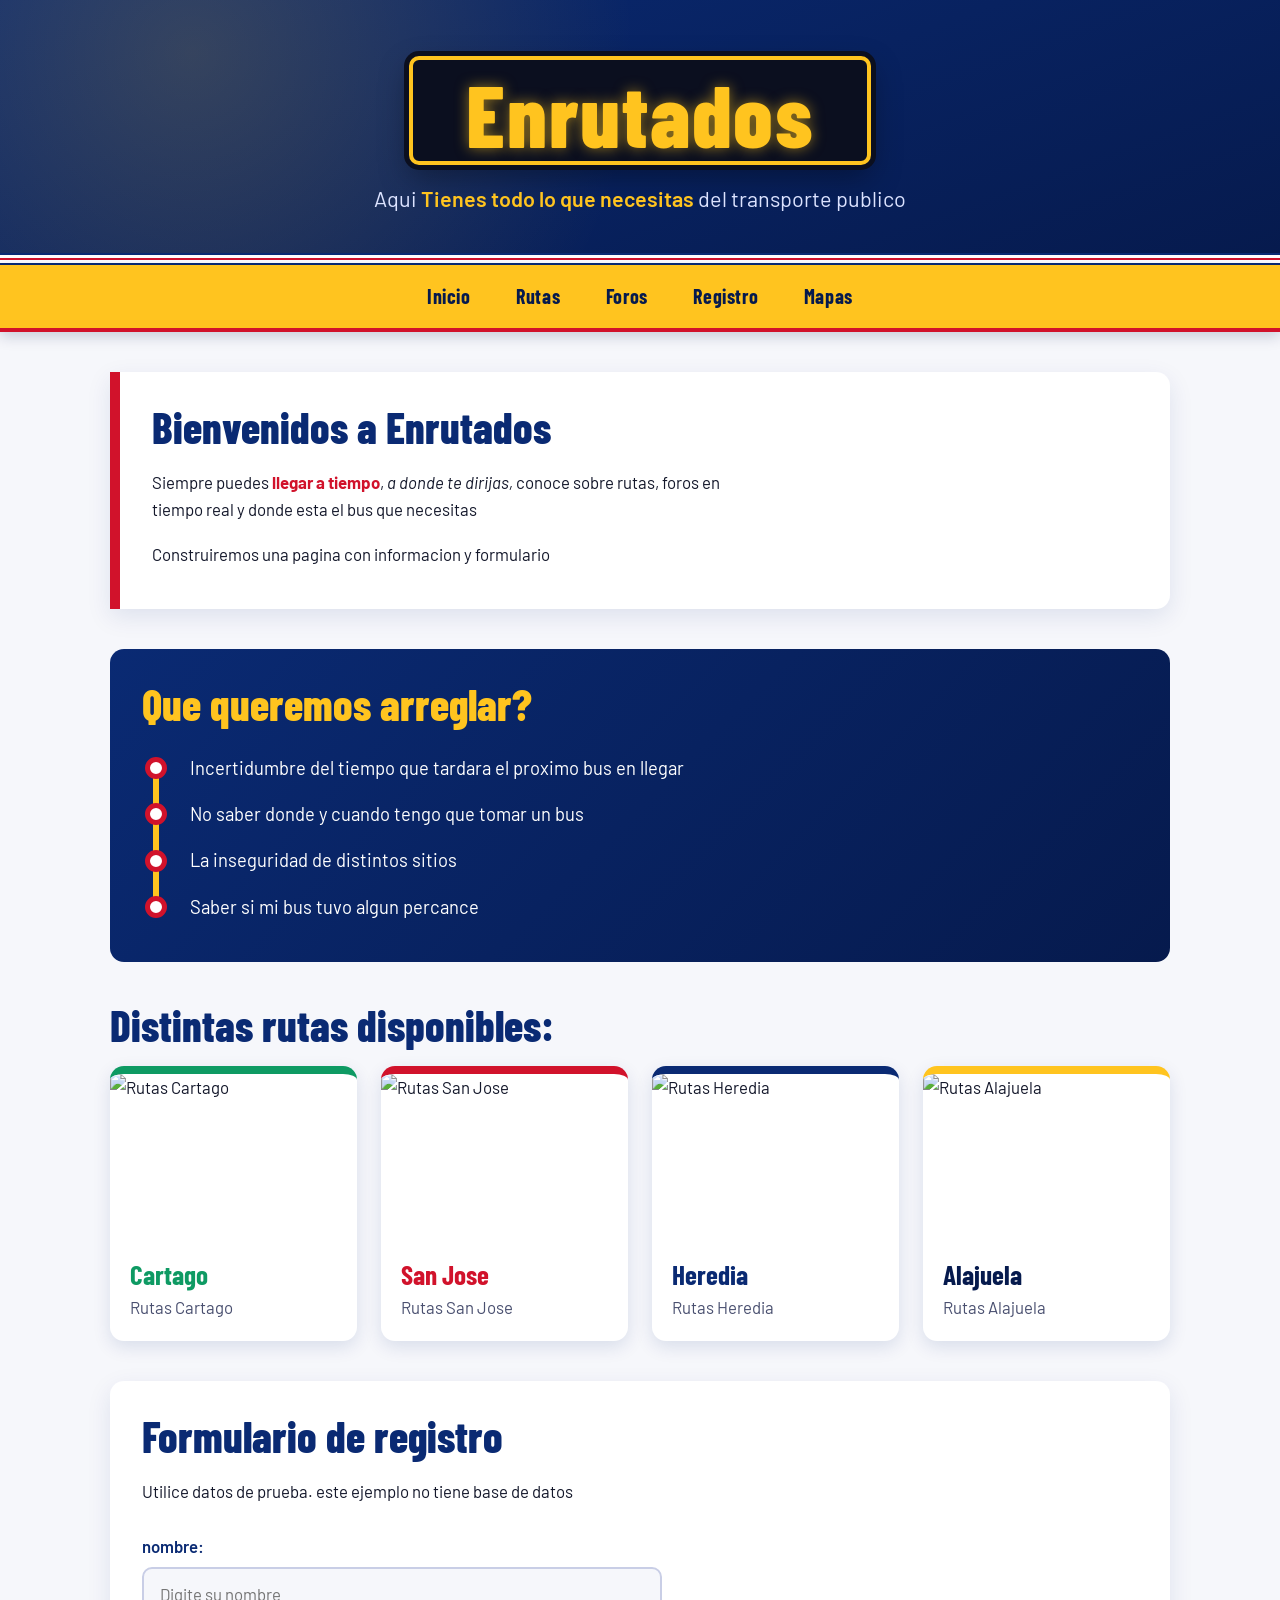
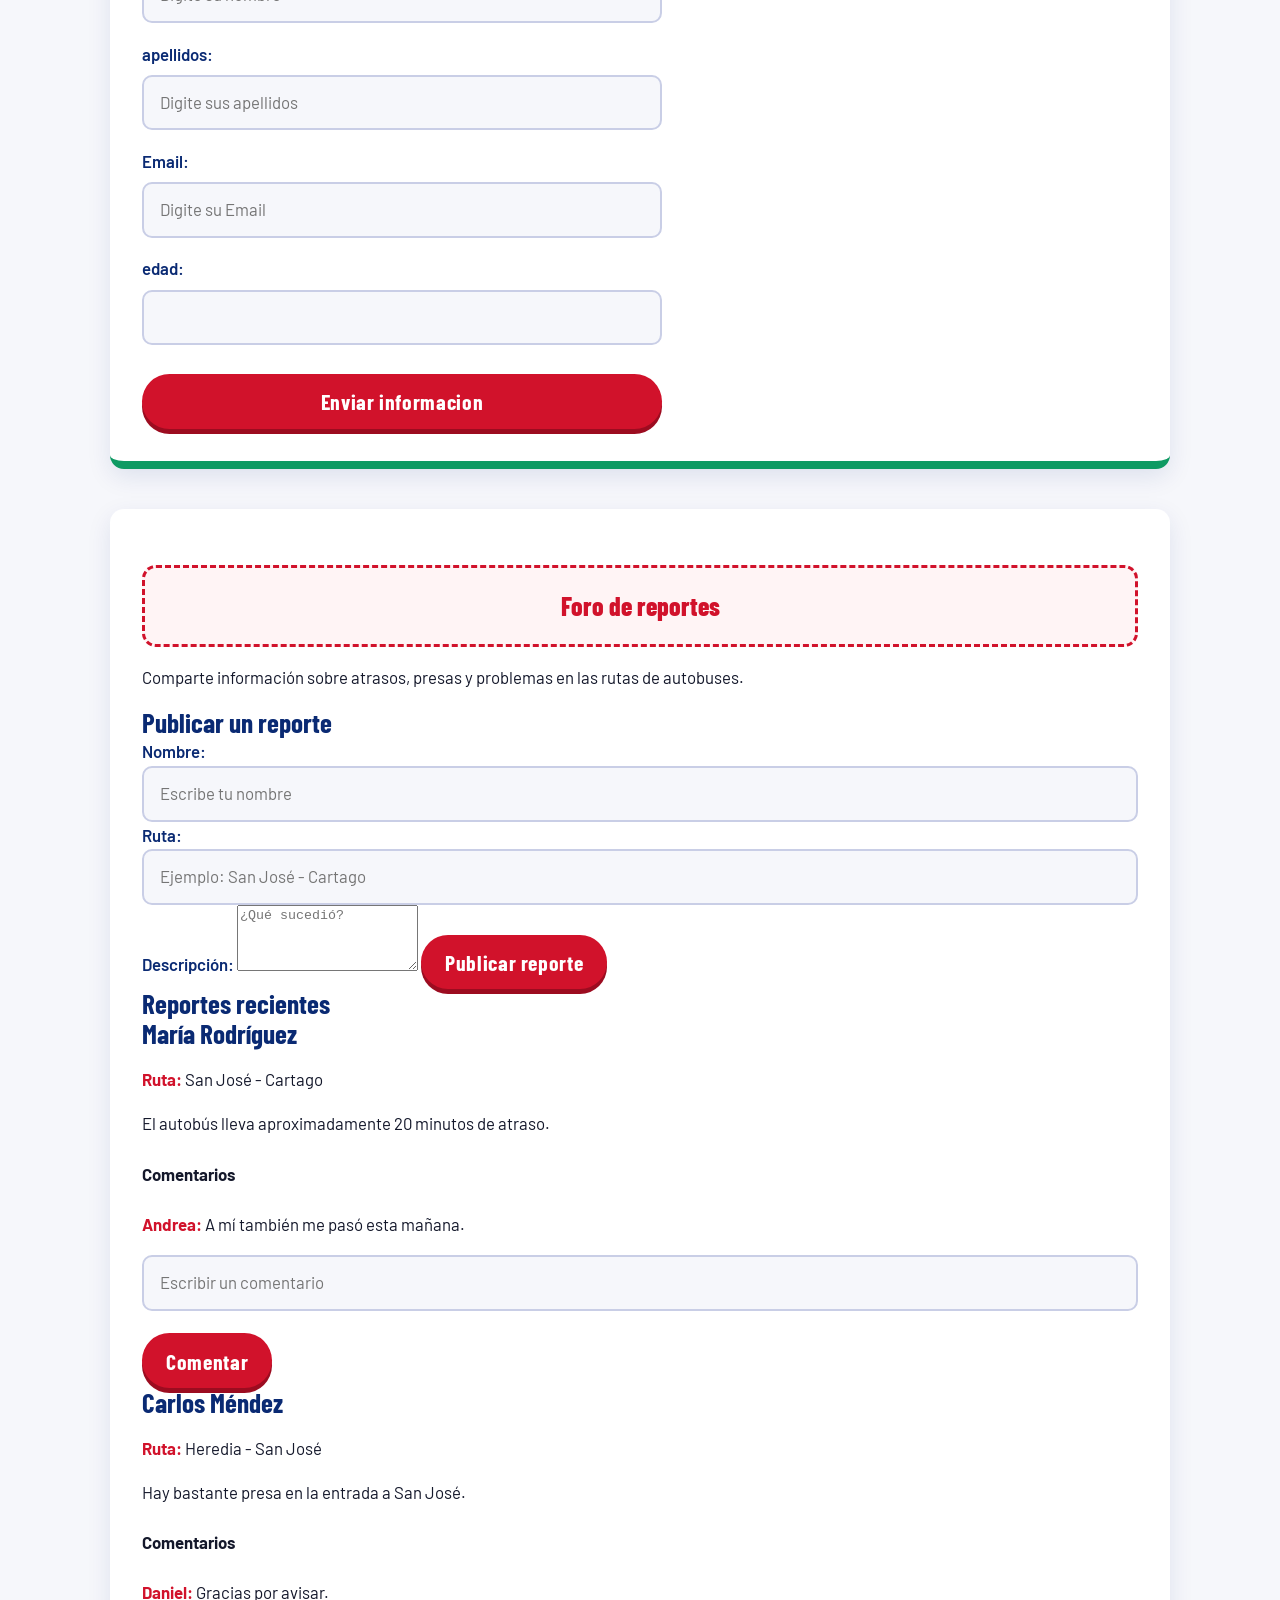
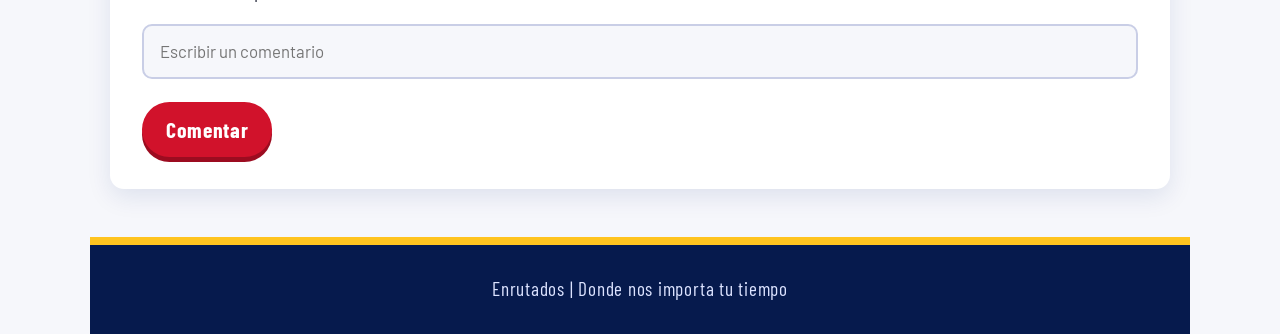
==== commit ce8a79a6: "Update index.html agregue foro de reportes y comentarios" ====
--- a/index.html
+++ b/index.html
@@ -90,14 +90,54 @@
             </form>
        </section>
 
-       <section id="Foros">
-            <h2>Foros en tiempo real</h2>
-            <p> En este apartado va a poder ver los reportes de su ruta de interes, desde personas que se encuentran en dichas rutas</p>
-            <h2>No hay informacion disponible!</h2>
-       </section>
+      
+<section id="Foros">
+    <h2>Foro de reportes</h2>
+    <p>Comparte información sobre atrasos, presas y problemas en las rutas de autobuses.</p>
 
+    <div class="foro-formulario">
+        <h3>Publicar un reporte</h3>
 
+        <label for="nombreReporte">Nombre:</label>
+        <input type="text" id="nombreReporte" placeholder="Escribe tu nombre">
 
+        <label for="rutaReporte">Ruta:</label>
+        <input type="text" id="rutaReporte" placeholder="Ejemplo: San José - Cartago">
+
+        <label for="detalleReporte">Descripción:</label>
+        <textarea id="detalleReporte" rows="4" placeholder="¿Qué sucedió?"></textarea>
+
+        <button type="button">Publicar reporte</button>
+    </div>
+
+    <h3>Reportes recientes</h3>
+
+    <article class="foro-reporte">
+        <h3>María Rodríguez</h3>
+        <p><strong>Ruta:</strong> San José - Cartago</p>
+        <p>El autobús lleva aproximadamente 20 minutos de atraso.</p>
+
+        <div class="foro-comentarios">
+            <h4>Comentarios</h4>
+            <p><strong>Andrea:</strong> A mí también me pasó esta mañana.</p>
+            <input type="text" placeholder="Escribir un comentario">
+            <button type="button">Comentar</button>
+        </div>
+    </article>
+
+    <article class="foro-reporte">
+        <h3>Carlos Méndez</h3>
+        <p><strong>Ruta:</strong> Heredia - San José</p>
+        <p>Hay bastante presa en la entrada a San José.</p>
+
+        <div class="foro-comentarios">
+            <h4>Comentarios</h4>
+            <p><strong>Daniel:</strong> Gracias por avisar.</p>
+            <input type="text" placeholder="Escribir un comentario">
+            <button type="button">Comentar</button>
+        </div>
+    </article>
+</section>
 
        <footer>
          <p>Enrutados | Donde nos importa tu tiempo</p>    
